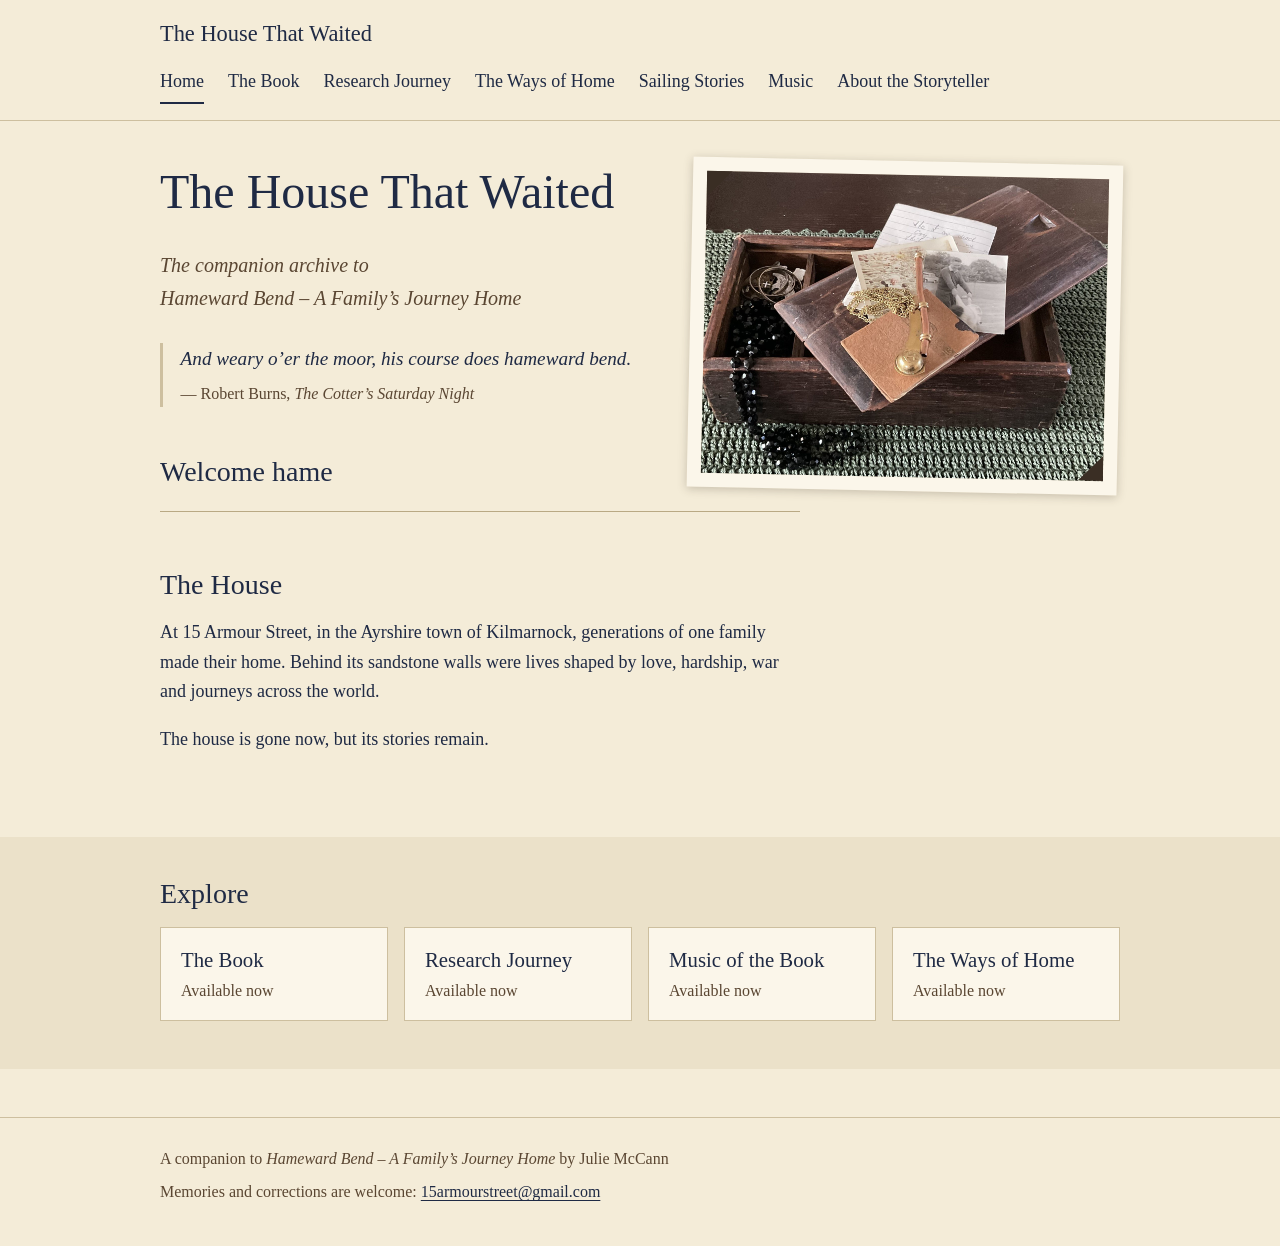
==== index.html @ 35179a89 "Task 7: add Music page with YouTube playlist embed; 7-item nav on every page; Home door live Co-Auth" ====
<!DOCTYPE html>
<html lang="en-AU">
<head>
  <meta charset="utf-8">
  <meta name="viewport" content="width=device-width, initial-scale=1">
  <meta name="robots" content="noindex, nofollow">
  <!-- EDIT HERE: page title and description (shown in browser tabs and link previews) -->
  <title>The House That Waited</title>
  <meta name="description" content="A companion website for Hameward Bend – A Family’s Journey Home.">
  <link rel="stylesheet" href="css/styles.css">
  <script src="js/main.js" defer></script>
</head>
<body id="top" data-page="home">
  <a class="skip-link" href="#main">Skip to main content</a>

  <!-- Shared header and nav: keep identical on every page. Only list pages that exist. -->
  <header class="site-header">
    <div class="container header-inner">
      <a class="brand" href="./">The House That Waited</a>
      <nav class="site-nav" aria-label="Main">
        <ul class="nav-list">
          <li><a href="./" aria-current="page">Home</a></li>
          <li><a href="the-book/">The Book</a></li>
          <li><a href="research-journey/">Research Journey</a></li>
          <li><a href="the-ways-of-home/">The Ways of Home</a></li>
          <li><a href="sailing-stories/">Sailing Stories</a></li>
          <li><a href="music/">Music</a></li>
          <li><a href="about-the-storyteller/">About the Storyteller</a></li>
        </ul>
      </nav>
    </div>
  </header>

  <main id="main" tabindex="-1">

    <section class="hero" aria-labelledby="hero-heading">
      <div class="container hero-inner">
        <div class="hero-text">
          <h1 id="hero-heading">The House That Waited</h1>
          <!-- EDIT HERE: subtitle -->
          <p class="hero-subtitle">The companion archive to <em>Hameward Bend – A Family’s Journey Home</em></p>
          <!-- EDIT HERE: Burns epigraph -->
          <figure class="epigraph">
            <blockquote><p>And weary o’er the moor, his course does hameward bend.</p></blockquote>
            <figcaption>&mdash; Robert Burns, <em>The Cotter’s Saturday Night</em></figcaption>
          </figure>
          <!-- EDIT HERE: welcome heading. Julie's 29 Oct email listed "Welcome hame" second (straight after the title); her 31 Oct mock-up puts it here, after the epigraph. To follow the email instead, move this one block up to sit directly under the h1. -->
          <h2 class="welcome">Welcome hame</h2>
        </div>

        <!-- EDIT HERE: hero photograph (the keepsake box). Photo is 1600x1200; alt text describes what is visible. -->
        <figure class="hero-photo">
          <div class="photo-frame photo-frame-img">
            <img src="assets/images/keepsake-box-hero.jpg" alt="An old wooden keepsake box with its lid slid open, holding letters, old photographs and a string of black beads, with a brass whistle and a small notebook resting on the lid, all on a green knitted mat." width="1600" height="1200">
          </div>
        </figure>
      </div>
    </section>

    <!-- EDIT HERE: The House (Julie's own words; "it's" corrected to "its", Patrick to mention to Julie) -->
    <section class="house" aria-labelledby="house-heading">
      <div class="container">
        <div class="house-body">
          <h2 id="house-heading">The House</h2>
          <p>At 15 Armour Street, in the Ayrshire town of Kilmarnock, generations of one family made their home. Behind its sandstone walls were lives shaped by love, hardship, war and journeys across the world.</p>
          <p>The house is gone now, but its stories remain.</p>
        </div>
      </div>
    </section>

    <section class="doors" aria-labelledby="doors-heading">
      <div class="container">
        <h2 id="doors-heading">Explore</h2>
        <!-- EDIT HERE: the four doors. A live door is a link; a door still being prepared has no link at all.
             To switch one on later: replace its <h3> text with <a href="NEW-PAGE/">Title</a>, change the class to
             "door door-live", and change the status text. -->
        <ul class="door-grid">
          <li class="door door-live">
            <h3><a href="the-book/">The Book</a></h3>
            <p class="door-status">Available now</p>
          </li>
          <li class="door door-live">
            <h3><a href="research-journey/">Research Journey</a></h3>
            <p class="door-status">Available now</p>
          </li>
          <li class="door door-live">
            <h3><a href="music/">Music of the Book</a></h3>
            <p class="door-status">Available now</p>
          </li>
          <li class="door door-live">
            <h3><a href="the-ways-of-home/">The Ways of Home</a></h3>
            <p class="door-status">Available now</p>
          </li>
        </ul>
      </div>
    </section>
  </main>

  <!-- Shared footer: keep identical on every page. -->
  <!-- [ footer wording — Julie to confirm ] -->
  <footer class="site-footer">
    <div class="container">
      <p>A companion to <em>Hameward Bend – A Family’s Journey Home</em> by Julie McCann</p>
      <p>Memories and corrections are welcome: <a href="mailto:15armourstreet@gmail.com">15armourstreet@gmail.com</a></p>
    </div>
  </footer>
</body>
</html>
---- css/styles.css ----
/* ==========================================================================
   1. DESIGN TOKENS: every colour and font on the site is set here.
      Change a value below and the whole site follows.
      Direction: "Photograph Album" (warm parchment, sepia, navy lettering).
   ========================================================================== */

:root {
  /* ---- Fonts (system serif stack: no downloads, works offline) ---- */
  --font-display: Georgia, "Times New Roman", serif; /* headings */
  --font-body: Georgia, "Times New Roman", serif;    /* reading text */

  /* ---- Palette ---- */
  --color-bg: #f4ecd8;           /* page background: parchment */
  --color-surface: #fbf6ea;      /* cards, photo mats */
  --color-surface-alt: #ebe1c9;  /* alternate band */
  --color-text: #1f2a44;         /* body text: navy */
  --color-text-muted: #5a4632;   /* secondary text: sepia brown */
  --color-heading: #1f2a44;
  --color-link: #1f2a44;
  --color-line: #cdbf9f;         /* borders and dividers */
  --color-rule: #b9a984;         /* fine rule between major sections: muted sepia */
  --color-photo: #e2d6bd;        /* inside the photo frame */
  --color-corner: #3a2e24;       /* photo corners */
  --color-focus: #8a3b12;        /* keyboard focus ring */

  /* ---- Layout ---- */
  --width-page: 64rem;
  --width-reading: 40rem;
  --gutter: 1.25rem;
}

/* ==========================================================================
   2. BASE
   ========================================================================== */

*, *::before, *::after { box-sizing: border-box; }

html {
  -webkit-text-size-adjust: 100%;
  scroll-padding-top: 1.5rem; /* headings land with space above them after a jump */
}

body {
  margin: 0;
  background: var(--color-bg);
  color: var(--color-text);
  font-family: var(--font-body);
  font-size: 1.125rem;
  line-height: 1.65;
}

h1, h2, h3, h4 {
  text-wrap: balance; /* even line lengths; ignored by older browsers */
  font-family: var(--font-display);
  color: var(--color-heading);
  font-weight: normal;
  line-height: 1.2;
  margin: 0 0 0.6em;
}

h1 { font-size: 2.25rem; }
h2 { font-size: 1.75rem; }
h3 { font-size: 1.3rem; }

p { margin: 0 0 1em; }

a { color: var(--color-link); text-underline-offset: 0.2em; }

:focus-visible {
  outline: 3px solid var(--color-focus);
  outline-offset: 3px;
}

#main:focus { outline: none; }

.container {
  width: 100%;
  max-width: var(--width-page);
  margin: 0 auto;
  padding: 0 var(--gutter);
}

.skip-link {
  position: absolute;
  left: var(--gutter);
  top: -4rem;
  z-index: 10;
  padding: 0.6rem 1rem;
  background: var(--color-text);
  color: var(--color-bg);
}
.skip-link:focus { top: 0.5rem; }

/* ==========================================================================
   3. HEADER AND FOOTER
   ========================================================================== */

.site-header { border-bottom: 1px solid var(--color-line); }

.header-inner {
  display: flex;
  flex-wrap: wrap;
  align-items: baseline;
  justify-content: space-between;
  gap: 0.5rem 1.5rem;
  padding-top: 1rem;
  padding-bottom: 1rem;
}

.brand {
  font-family: var(--font-display);
  font-size: 1.4rem;
  text-decoration: none;
}

.nav-list {
  display: flex;
  flex-wrap: wrap;
  gap: 0.25rem 1.5rem;
  margin: 0;
  padding: 0;
  list-style: none;
}

.nav-list a {
  display: inline-block;
  padding: 0.35rem 0;
  text-decoration: none;
  border-bottom: 2px solid transparent;
}
.nav-list a:hover { border-bottom-color: var(--color-line); }
.nav-list a[aria-current="page"] { border-bottom-color: var(--color-text); }

.site-footer {
  margin-top: 3rem;
  padding: 1.75rem 0 2.5rem;
  border-top: 1px solid var(--color-line);
  color: var(--color-text-muted);
  font-size: 1rem;
}
.site-footer p { margin: 0; }
.site-footer p + p { margin-top: 0.4rem; }
.site-footer a { overflow-wrap: anywhere; }

/* ==========================================================================
   4. HOME
   ========================================================================== */

.hero { padding: 2.5rem 0 3rem; }

.hero-inner { display: grid; gap: 1.75rem; }

.hero-subtitle {
  text-wrap: balance;
  font-size: 1.25rem;
  font-style: italic;
  color: var(--color-text-muted);
}

.epigraph { margin: 1.75rem 0; padding-left: 1.1rem; border-left: 3px solid var(--color-line); }
.epigraph blockquote { margin: 0; }
.epigraph p { margin: 0 0 0.35rem; font-style: italic; font-size: 1.2rem; }
.epigraph figcaption { color: var(--color-text-muted); font-size: 1rem; }

/* Set well apart from the quotation above; no bottom margin so it sits near the divider below */
.welcome { max-width: 32rem; margin: 3rem 0 0; }

/* Photo frame: parchment mat, photo corners */
.hero-photo { margin: 0; }

.photo-frame {
  position: relative;
  display: grid;
  place-items: center;
  aspect-ratio: 4 / 3;
  padding: 1rem;
  text-align: center;
  background: var(--color-photo);
  border: 0.9rem solid var(--color-surface);
  box-shadow: 0 2px 10px rgba(58, 46, 36, 0.25);
  transform: rotate(1.2deg);
}

/* With a real photograph inside: the picture sets the shape, so nothing is cropped */
.photo-frame-img { display: block; aspect-ratio: auto; padding: 0; }
.photo-frame-img img { display: block; width: 100%; height: auto; }

.photo-frame::before,
.photo-frame::after {
  content: "";
  position: absolute;
  width: 1.6rem;
  height: 1.6rem;
  background: var(--color-corner);
}
.photo-frame::before { top: 0; left: 0; clip-path: polygon(0 0, 100% 0, 0 100%); }
.photo-frame::after { bottom: 0; right: 0; clip-path: polygon(100% 0, 100% 100%, 0 100%); }

.house { padding: 0 0 4rem; }
.house-body {
  max-width: var(--width-reading);
  padding-top: 3.5rem;
  border-top: 1px solid var(--color-rule);
}

.doors {
  padding: 2.5rem 0 3rem;
  background: var(--color-surface-alt);
}

.door-grid {
  display: grid;
  gap: 1rem;
  margin: 0;
  padding: 0;
  list-style: none;
}

.door {
  position: relative;
  padding: 1.25rem 1.25rem 1rem;
  background: var(--color-surface);
  border: 1px solid var(--color-line);
}
.door h3 { margin-bottom: 0.3rem; }
.door-status { margin: 0; color: var(--color-text-muted); font-size: 1rem; }
.door-soon h3 { color: var(--color-text-muted); }

/* Whole card is the link target */
.door-live a { text-decoration: none; }
.door-live a::after { content: ""; position: absolute; inset: 0; }
.door-live:hover { border-color: var(--color-text); }
.door-live:focus-within { outline: 3px solid var(--color-focus); outline-offset: 3px; }
.door-live a:focus-visible { outline: none; }

/* ==========================================================================
   5. THE BOOK
   ========================================================================== */

.book-head { padding: 2.5rem 0 1.5rem; }
.book-head-inner { display: grid; gap: 2rem; }

.byline { font-size: 1.2rem; color: var(--color-text-muted); }
.where-to-buy { margin-bottom: 0; color: var(--color-text-muted); }

.book-cover { margin: 0; }
.book-cover img {
  display: block;
  width: 100%;
  max-width: 16rem;
  height: auto;
}

.reading { max-width: calc(var(--width-reading) + 2 * var(--gutter)); }
.reading section { margin-top: 2.5rem; }
.reading section + section {
  padding-top: 2.5rem;
  border-top: 1px solid var(--color-rule);
}

.parts {
  margin: 0;
  padding: 0;
  list-style: none;
}

.part {
  margin-bottom: 1.5rem;
  padding: 0 0 0.5rem 1.1rem;
  border-left: 3px solid var(--color-line);
}
.part h3 { font-size: 1.2rem; }
.part-number { margin-right: 0.15em; color: var(--color-text-muted); }

/* Jump links ("On this page"): a small heading and one quiet, wrapping row of links (no box) */
.jump { padding: 0 0 0.5rem; }
.jump .container {
  max-width: calc(var(--width-reading) + 2 * var(--gutter));
}
.jump-title {
  margin: 0 0 0.2rem;
  color: var(--color-text-muted);
  font-size: 0.8rem;
  letter-spacing: 0.12em;
  text-transform: uppercase;
}
.jump ul {
  display: flex;
  flex-wrap: wrap;
  margin: 0;
  padding: 0;
  list-style: none;
}
.jump li { margin: 0; font-size: 0.95rem; }
.jump a { display: inline-block; padding: 0.25rem 0; }
/* Separator is generated, with empty alt text so screen readers skip it */
.jump li:not(:last-child)::after {
  content: "·";
  content: "·" / "";
  margin: 0 0.6em;
  color: var(--color-text-muted);
}

/* ==========================================================================
   5b. FROM THE SCULLERY: a quiet, typeset chapter (whitespace, no rules or cards)
   ========================================================================== */

.chapter-head { padding: 2.5rem 0 1rem; }
.chapter { max-width: calc(var(--width-reading) + 2 * var(--gutter)); }
.chapter-head h1 { margin-bottom: 0; }

.scullery-text { padding-top: 1.5rem; }
.scullery-text p { margin-bottom: 1.1em; line-height: 1.7; }
.scullery-text .intro { margin-bottom: 1rem; }

.dish { margin-top: 4rem; }
.dish h3 { margin-bottom: 0.8rem; font-size: 1.5rem; }

/* "Ingredients and method" / "Method": a small label, not a heading */
.scullery-text .recipe-label {
  margin: 1.6rem 0 0.4rem;
  color: var(--color-text-muted);
  font-size: 0.95rem;
  font-variant: small-caps;
  letter-spacing: 0.08em;
}

.scullery-text .closing {
  margin-top: 4.5rem;
  margin-bottom: 0;
  font-style: italic;
  font-size: 1.2rem;
}

.chapter-end {
  display: flex;
  flex-wrap: wrap;
  justify-content: space-between;
  gap: 0.5rem 1.5rem;
  margin-top: 2.5rem;
}
.chapter-end p { margin: 0; font-size: 0.95rem; }
.chapter-end a { color: var(--color-text-muted); }

/* "Related:" line: one quiet line before the Back links */
.related {
  margin: 3rem 0 0;
  color: var(--color-text-muted);
  font-size: 0.95rem;
}
.related a { color: var(--color-text-muted); }
.chapter-wide .related { max-width: var(--width-reading); }
@media (min-width: 48rem) {
  .chapter-wide .related { margin-left: auto; margin-right: auto; }
}

/* "Back to top" links at the end of each section */
.back-to-top { margin: 1.25rem 0 0; font-size: 0.95rem; text-align: right; }
.back-to-top a { color: var(--color-text-muted); }

/* Per-section "Back to top" link (not .back-to-top: main.js reads that class for the floating button's label) */
.section-top { margin: 1.25rem 0 0; font-size: 0.95rem; text-align: right; }
.section-top a { color: var(--color-text-muted); }

/* Floating "Back to top" button (added by main.js). Wide screens only: on a
   narrow screen it would cover the text, so the section links do the job. */
.to-top-float {
  display: none;
  position: fixed;
  right: 1rem;
  bottom: 1.25rem;
  z-index: 5;
  padding: 0.5rem 0.8rem;
  background: var(--color-surface);
  color: var(--color-text);
  border: 1px solid var(--color-text-muted);
  font-size: 0.95rem;
  text-decoration: none;
}
.to-top-float:hover { background: var(--color-surface-alt); }

/* ==========================================================================
   5c. FROM THE SCULLERY: the photo pile (loose photographs, each on a cream
       mat with a small tilt; overlap only ever crops edges and corners).
       Plain HTML and CSS: no JavaScript involved.
   ========================================================================== */

/* A pile is a one-cell grid: every photo sits in the same cell and is nudged
   by its own offset, so the pile is always as tall as its lowest photo. */
.pile {
  display: grid;
  grid-template-columns: minmax(0, 1fr);
  width: 100%;
  max-width: 16rem;
  margin: 1.25rem auto 1.75rem;
}

.pile img {
  grid-area: 1 / 1;
  align-self: start;
  display: block;
  width: calc(var(--w, 100%) - 1.2rem);
  height: auto;
  margin: calc(0.6rem + var(--dy, 0rem)) 0.6rem 0.6rem;
  transform: translateX(var(--dx, 0)) rotate(var(--tilt, 0deg));
  /* the mat and its edge are shadows, so the photo itself is never stretched */
  box-shadow:
    0 0 0 0.5rem var(--color-surface),
    0 0 0 calc(0.5rem + 1px) var(--color-line),
    0 3px 10px 0.5rem rgba(58, 46, 36, 0.22);
}

.pile img:nth-child(even) { justify-self: end; }

/* Opening pile: two photographs, side by side, the second a little lower */
.pile-open { max-width: 22rem; }
.pile-open img { --w: 58%; }
.pile-open img:nth-child(2) { --dy: 14%; }

/* Two photographs, the second lower and to the right */
.pile-pair img { --w: 62%; }
.pile-pair img:nth-child(2) { --dy: 46%; }

/* Five biscuit strips fanned like a hand of cards (stage 1 at the back, stage 5
   on top, each about 2.5rem lower), then the baking photograph just overlapping
   the stack's bottom corner */
.pile-stack img:nth-child(n) { justify-self: center; }
.pile-stack img:nth-child(1) { --dy: 0rem; --dx: -0.4rem; }
.pile-stack img:nth-child(2) { --dy: 2.5rem; --dx: 0.4rem; }
.pile-stack img:nth-child(3) { --dy: 5rem; --dx: -0.3rem; }
.pile-stack img:nth-child(4) { --dy: 7.5rem; --dx: 0.4rem; }
.pile-stack img:nth-child(5) { --dy: 10rem; --dx: -0.2rem; }
.pile-stack img:nth-child(6) {
  --w: 72%;
  grid-area: 2 / 1;
  justify-self: end;
  margin-top: -1.1rem;
}

/* Small label under a pile (the same quiet style as the photo credit lines) */
.pile .photo-credit { grid-column: 1; margin: 0.9rem 0.25rem 0; text-align: center; }

/* Developer QA tool (?debug=alt) adds a line after each image; keep it tidy */
.pile .debug-alt { grid-column: 1; position: relative; z-index: 3; }

@media print {
  .pile { break-inside: avoid; }
}

/* 48rem and up: dishes with photos get a side column. The pile floats into
   padding on its own side, so the text stays one column and never wraps under
   it. This page's container is widened to make room (narrow screens: no change). */
@media (min-width: 48rem) {
  .chapter-wide { max-width: calc(var(--width-reading) + 22.5rem + 2 * var(--gutter)); }
  .scullery-text {
    --pile-w: clamp(14rem, 25vw, 20rem);
    --pile-gap: 2.5rem;
  }

  /* Everything without a pile keeps the live reading width and position */
  .scullery-text .intro,
  .scullery-text .pile-open,
  .scullery-text .dish:not(.has-pile),
  .scullery-text .closing,
  .chapter-wide .chapter-end {
    max-width: var(--width-reading);
    margin-left: auto;
    margin-right: auto;
  }
  .scullery-text .pile-open { max-width: 26rem; }

  .has-pile { display: flow-root; }
  .has-pile-right { padding-right: calc(var(--pile-w) + var(--pile-gap)); }
  .has-pile-left { padding-left: calc(var(--pile-w) + var(--pile-gap)); }

  .has-pile .pile {
    width: var(--pile-w);
    max-width: none;
    margin-top: 0.75rem;
    margin-bottom: 1rem;
  }
  .has-pile-right .pile {
    float: right;
    margin-left: 0;
    margin-right: calc(-1 * (var(--pile-w) + var(--pile-gap)));
  }
  .has-pile-left .pile {
    float: left;
    margin-right: 0;
    margin-left: calc(-1 * (var(--pile-w) + var(--pile-gap)));
  }
}

/* ==========================================================================
   5b-2. THE WAYS OF HOME: one page holding From the Scullery, then A Thread
         Through the Generations. Section headings (h2) sit above the dishes
         and the knitting sections (h3).
   ========================================================================== */

.ways-intro { margin: 1.25rem 0 0; font-size: 1.25rem; font-style: italic; line-height: 1.6; }
.ways-heading { margin: 0 0 0.5rem; font-size: 1.9rem; }
.thread-text { margin-top: 6rem; }
.jump ul + ul { margin-top: 0.4rem; }
@media (min-width: 48rem) {
  .ways-heading {
    max-width: var(--width-reading);
    margin-left: auto;
    margin-right: auto;
  }
}

/* ==========================================================================
   5d. A THREAD THROUGH THE GENERATIONS: one column of reading text, with
       photographs on alternating sides. Every photograph sits in the same
       parchment frame as the Home photo and is never cropped: the picture
       sets the frame's shape, portrait or landscape.
   ========================================================================== */

.thread-text { padding-top: 1.5rem; }
.thread-text .lead { margin-bottom: 0; font-size: 1.25rem; font-style: italic; }
.thread-text p { line-height: 1.7; }

.thread-section { margin-top: 4rem; }
.thread-section h3 { margin-bottom: 0.8rem; font-size: 1.5rem; }
.thread-sub { margin-top: 3rem; }
.thread-sub h4 { margin-bottom: 0.5rem; font-size: 1.3rem; }

/* A photograph: centred on narrow screens, modest in size */
.thread-photos { margin: 1.25rem 0 1.5rem; }
.thread-photo { max-width: 16rem; margin: 0 auto; }
.thread-photo + .thread-photo { margin-top: 2.25rem; }
.thread-photo .photo-frame { transform: rotate(1.2deg); }
.thread-photo + .thread-photo .photo-frame,
.thread-pair .thread-photo:nth-child(even) .photo-frame { transform: rotate(-1deg); }
a.photo-frame { color: inherit; }
a.photo-frame:hover { box-shadow: 0 3px 14px rgba(58, 46, 36, 0.4); }

/* Licence credit under the Singer photograph: small, quiet, the one visible line under any photo */
.photo-credit {
  margin: 1.1rem 0.25rem 0;
  color: var(--color-text-muted);
  font-size: 0.85rem;
  line-height: 1.45;
}
.photo-credit a { color: var(--color-text-muted); }

/* Two photographs side by side (they wrap to one under the other on a phone) */
.thread-pair {
  display: flex;
  flex-wrap: wrap;
  align-items: center;
  justify-content: center;
  gap: 2.25rem 2rem;
  margin: 2rem 0 0.5rem;
}
.thread-pair .thread-photo { flex: 1 1 12rem; max-width: 14rem; margin: 0; }
.thread-pair .thread-photo + .thread-photo { margin-top: 0; }

/* The knitting Nancy pair is the heart of the page: the largest photographs */
.thread-pair-large { margin-top: 2.5rem; margin-bottom: 1rem; }
.thread-pair-large .thread-photo { flex-basis: 15rem; max-width: 19rem; }

.chapter-end .back-to-top { margin-left: auto; }

@media (min-width: 48rem) {
  .thread-text {
    --side-w: clamp(13rem, 22vw, 17rem);
    --side-gap: 2.5rem;
  }

  /* Text-only blocks keep the reading width and sit centred, as on From the Scullery */
  .thread-text .lead,
  .thread-plain {
    max-width: var(--width-reading);
    margin-left: auto;
    margin-right: auto;
  }
  .thread-text .lead { margin-bottom: 0; }

  /* A block with a photo on one side: the text stays one column; the photo
     floats into the padding on its own side so text never wraps under it */
  .thread-side { display: flow-root; }
  .thread-side-right { padding-right: calc(var(--side-w) + var(--side-gap)); }
  .thread-side-left { padding-left: calc(var(--side-w) + var(--side-gap)); }

  .thread-side .thread-photos { width: var(--side-w); margin-top: 0.5rem; margin-bottom: 1rem; }
  .thread-side .thread-photo { max-width: none; }
  .thread-side-right .thread-photos {
    float: right;
    margin-left: 0;
    margin-right: calc(-1 * (var(--side-w) + var(--side-gap)));
  }
  .thread-side-left .thread-photos {
    float: left;
    margin-right: 0;
    margin-left: calc(-1 * (var(--side-w) + var(--side-gap)));
  }

  .thread-pair .thread-photo { flex-basis: 13rem; max-width: 15rem; }
  .thread-pair-large .thread-photo { flex-basis: 17rem; max-width: 19rem; }
}

/* Sewing basket under the Singer note: one small photograph, left in the text column (not floated) */
.thread-photos-inline { max-width: 11rem; margin-left: auto; margin-right: auto; }
@media (min-width: 48rem) {
  .thread-side .thread-photos.thread-photos-inline {
    float: none;
    width: 11rem;
    margin: 1.5rem 0 0.5rem;
  }
}

/* ==========================================================================
   5d-2. THE RESEARCH JOURNEY: one reading column. Record images (archive
        scans) are never cropped, rotated or covered: the NRS header is part
        of the image. Credit lines sit directly beneath each one.
   ========================================================================== */

.research-text { padding-top: 1.5rem; }
.research-text p { line-height: 1.7; }
.research-section { margin-top: 4rem; }
.research-section:first-child { margin-top: 0; }
.research-section h2 { margin-bottom: 0.8rem; font-size: 1.5rem; }
.research-section h3 { margin: 2.25rem 0 0.6rem; font-size: 1.2rem; }
.research-section .related { margin: 1.25rem 0 0; }
.research-section h3 + .related { margin: 0 0 0.75rem; }

/* Passages quoted from the book */
.source-quote {
  margin: 0 0 1.25rem;
  padding-left: 1.1rem;
  border-left: 3px solid var(--color-line);
}
.source-quote p { margin-bottom: 0.9em; }
.source-quote p:last-child { margin-bottom: 0; }

/* Text that stands in for a record image not yet available */
.record-note {
  margin: 0 0 1.25rem;
  padding-left: 1.1rem;
  border-left: 3px solid var(--color-line);
  color: var(--color-text-muted);
}
.record-note p { margin-bottom: 0.4em; }
p.record-note { margin-bottom: 1.25rem; }

/* A record image: plain mat, straight, with its corners left uncovered */
.record-figure { margin: 1.75rem 0 2.25rem; }
.record-figure-tall { max-width: 26rem; }
.record-figure-small { max-width: 38rem; }
.photo-frame-record { transform: none; border-width: 0.5rem; }
.photo-frame-record::before,
.photo-frame-record::after { display: none; }
.record-figure .photo-credit { margin-left: 0; margin-right: 0; }

/* "Read this as a list": the text version of the family tree (native details/summary, no script) */
.tree-list { margin-top: 1rem; }
.tree-list summary {
  cursor: pointer;
  font-size: 1rem;
  color: var(--color-link);
  text-decoration: underline;
  text-underline-offset: 0.2em;
}
.tree-list summary:focus-visible {
  outline: 3px solid var(--color-focus);
  outline-offset: 3px;
}
.tree-list[open] summary { margin-bottom: 0.75rem; }
.tree-list p { margin-bottom: 0.4em; }
.tree-list ul { margin: 0 0 1.25rem; padding-left: 1.4rem; }
.tree-list li { margin-bottom: 0.4em; font-size: 1rem; line-height: 1.5; }

/* Small archive photograph, shown at its natural size (never stretched) */
.source-photo { margin: 1.5rem 0 2rem; }
.source-photo img {
  display: block;
  width: auto;
  max-width: 100%;
  height: auto;
  border: 0.5rem solid var(--color-surface);
  box-shadow: 0 2px 10px rgba(58, 46, 36, 0.25);
}
.source-photo .photo-credit { margin-left: 0; margin-right: 0; }

.research-text .story-subtitle { margin: -0.25rem 0 1.5rem; font-size: 1.15rem; }
.research-text .closing-link { margin-top: 2rem; font-style: italic; font-size: 1.1rem; }

/* ==========================================================================
   5e. ABOUT THE STORYTELLER: quiet and personal, one column, one portrait
   ========================================================================== */

.about { padding-top: 2.5rem; }
.about h1 { margin-bottom: 1.5rem; }
.about-photo { max-width: 16rem; margin: 0 auto 2rem; }
.about-text p { line-height: 1.7; margin-bottom: 1.1em; }
.about-end { margin: 2rem 0 0; font-size: 0.95rem; }
.about-end a { color: var(--color-text-muted); }

@media (min-width: 48rem) {
  /* the portrait sits to the right of the text, which wraps beside it */
  .about-photo { float: right; width: 15rem; max-width: none; margin: 0.5rem 0 1.25rem 2.5rem; }
  .about-end { clear: both; }
}

/* ==========================================================================
   6. WIDER SCREENS
   ========================================================================== */

/* Phones: six nav items wrap onto three tidy rows (no menu needed; checked at 360px and 390px) */
@media (max-width: 30rem) {
  .nav-list { gap: 0 1rem; }
  .nav-list a { font-size: 0.95rem; }
}

/* Very narrow phones: keep the long book title to three tidy lines */
@media (max-width: 24rem) {
  h1 { font-size: 2rem; }
}

@media (min-width: 48rem) {
  :root { --gutter: 2rem; }
  h1 { font-size: 3rem; }

  .hero-inner { grid-template-columns: 1.1fr 1fr; align-items: center; gap: 3.5rem; }
  .hero { padding-bottom: 1.25rem; } /* keeps "Welcome hame" close to the divider below it */
  .door-grid { grid-template-columns: repeat(2, 1fr); }
  .book-head-inner { grid-template-columns: 1fr 14rem; align-items: start; gap: 3rem; }
}

/* Wide enough that the reading column leaves clear margins either side */
@media (min-width: 52rem) {
  .to-top-float:not([hidden]) { display: block; }
}

@media (min-width: 64rem) {
  .door-grid { grid-template-columns: repeat(4, 1fr); }
}

/* ==========================================================================
   7. MOTION: only when the visitor hasn't asked for less
   ========================================================================== */

@media (prefers-reduced-motion: no-preference) {
  html { scroll-behavior: smooth; }
  .door { transition: border-color 0.2s ease; }
  .nav-list a { transition: border-color 0.2s ease; }
}

/* ==========================================================================
   8. DEVELOPER QA TOOLS (?debug=alt, ?debug=headings): hidden otherwise
   ========================================================================== */

.debug-alt {
  display: block;
  margin-top: 0.4rem;
  padding: 0.25rem 0.5rem;
  background: #000;
  color: #fff;
  font: 12px/1.4 ui-monospace, Consolas, monospace;
}

.debug-headings {
  padding: 0.75rem 1rem;
  background: #000;
  color: #fff;
  font: 13px/1.5 ui-monospace, Consolas, monospace;
}
.debug-title { margin: 0 0 0.5rem; font-weight: bold; }
.debug-row { white-space: pre-wrap; }
.debug-bad { color: #ff8080; }
.debug-alt.debug-bad { background: #7a0000; color: #fff; }

/* Music page: responsive 16:9 wrapper for the YouTube playlist embed */
.video-wrap { position: relative; aspect-ratio: 16 / 9; margin: 1.75rem 0 1rem; background: var(--color-surface-alt); border: 1px solid var(--color-line); }
.video-wrap iframe { position: absolute; inset: 0; width: 100%; height: 100%; border: 0; }
.research-text .music-note { font-size: 1rem; color: var(--color-text-muted); }
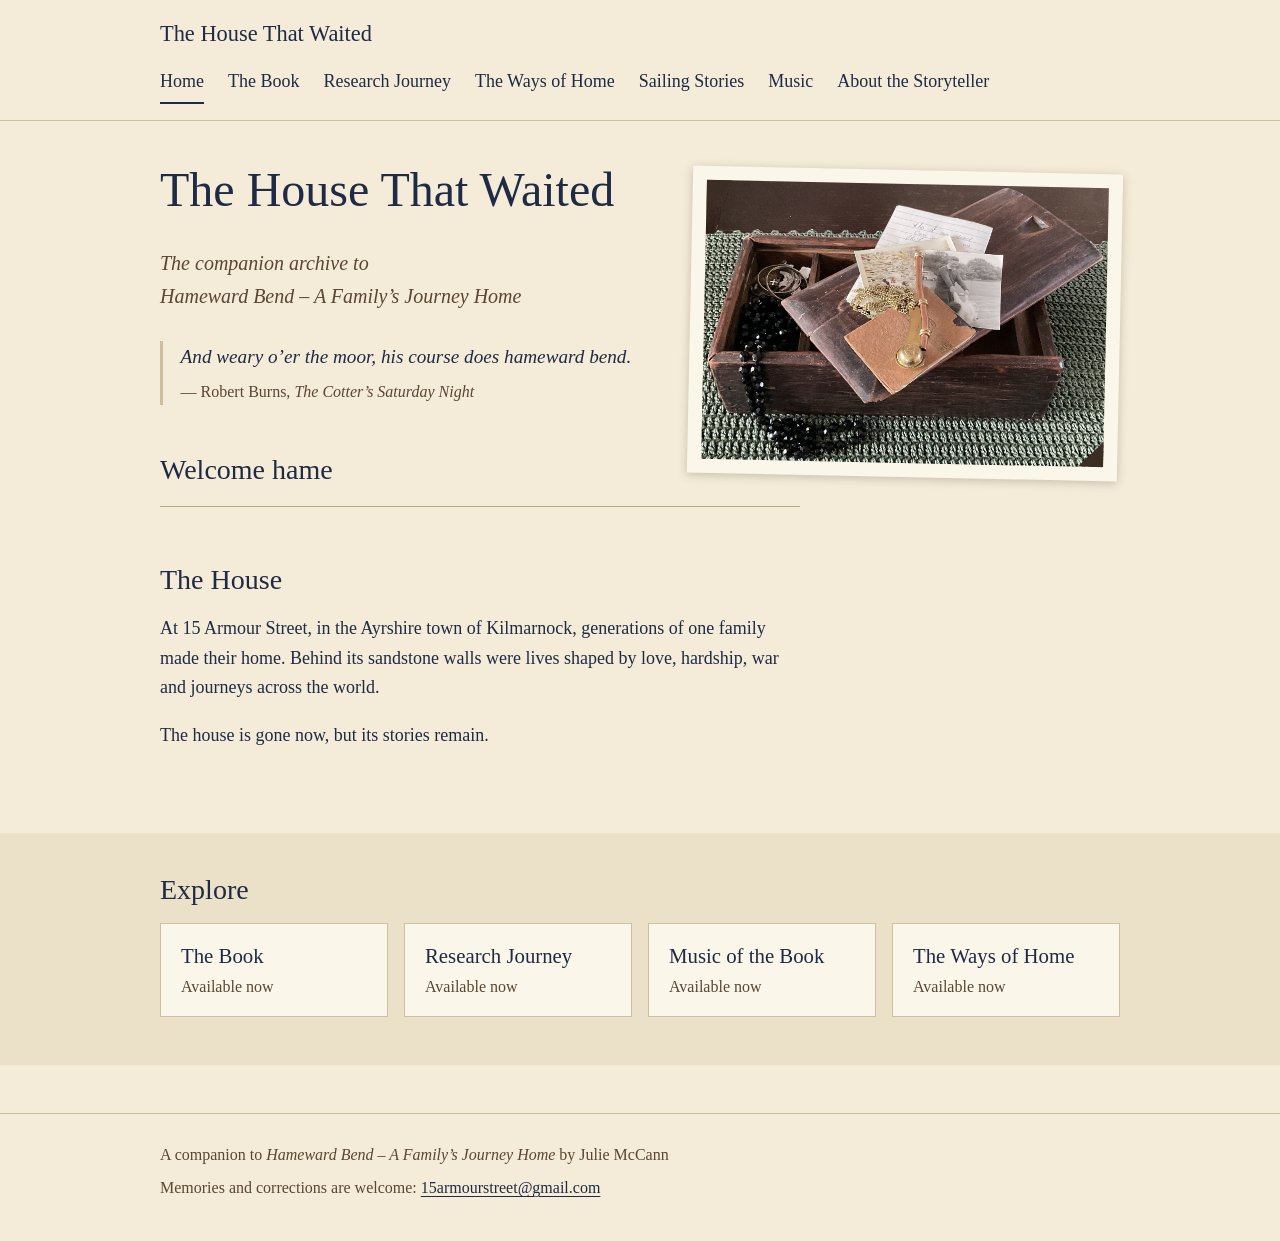
==== commit 85179bfe: "Task 1: Swap home hero photo and book cover for Julie's new images (Pass 19) Metadata-free progressi" ====
--- a/index.html
+++ b/index.html
@@ -48,10 +48,10 @@
           <h2 class="welcome">Welcome hame</h2>
         </div>
 
-        <!-- EDIT HERE: hero photograph (the keepsake box). Photo is 1600x1200; alt text describes what is visible. -->
+        <!-- EDIT HERE: hero photograph (the wooden box). Photo is 1600x1109; alt text describes what is visible. -->
         <figure class="hero-photo">
           <div class="photo-frame photo-frame-img">
-            <img src="assets/images/keepsake-box-hero.jpg" alt="An old wooden keepsake box with its lid slid open, holding letters, old photographs and a string of black beads, with a brass whistle and a small notebook resting on the lid, all on a green knitted mat." width="1600" height="1200">
+            <img src="assets/images/wooden-box-open-lid-hero.jpg" alt="An old dark wooden box with its lid slid partly open, on a green knitted mat. On the lid lie a brass whistle, a small tan notebook, a gold chain, two old photographs and a handwritten note. A string of black beads hangs over the front of the box." width="1600" height="1109">
           </div>
         </figure>
       </div>
--- a/css/styles.css
+++ b/css/styles.css
@@ -775,3 +775,8 @@
 .video-wrap { position: relative; aspect-ratio: 16 / 9; margin: 1.75rem 0 1rem; background: var(--color-surface-alt); border: 1px solid var(--color-line); }
 .video-wrap iframe { position: absolute; inset: 0; width: 100%; height: 100%; border: 0; }
 .research-text .music-note { font-size: 1rem; color: var(--color-text-muted); }
+
+/* Music page: song lists (no bullets; bold title, one-line description, muted chapter note) */
+.research-text .song-list { margin: 1rem 0 0; padding: 0; list-style: none; }
+.research-text .song-list li { margin: 0 0 1.1rem; }
+.research-text .song-chapter { font-size: 0.9rem; color: var(--color-text-muted); }
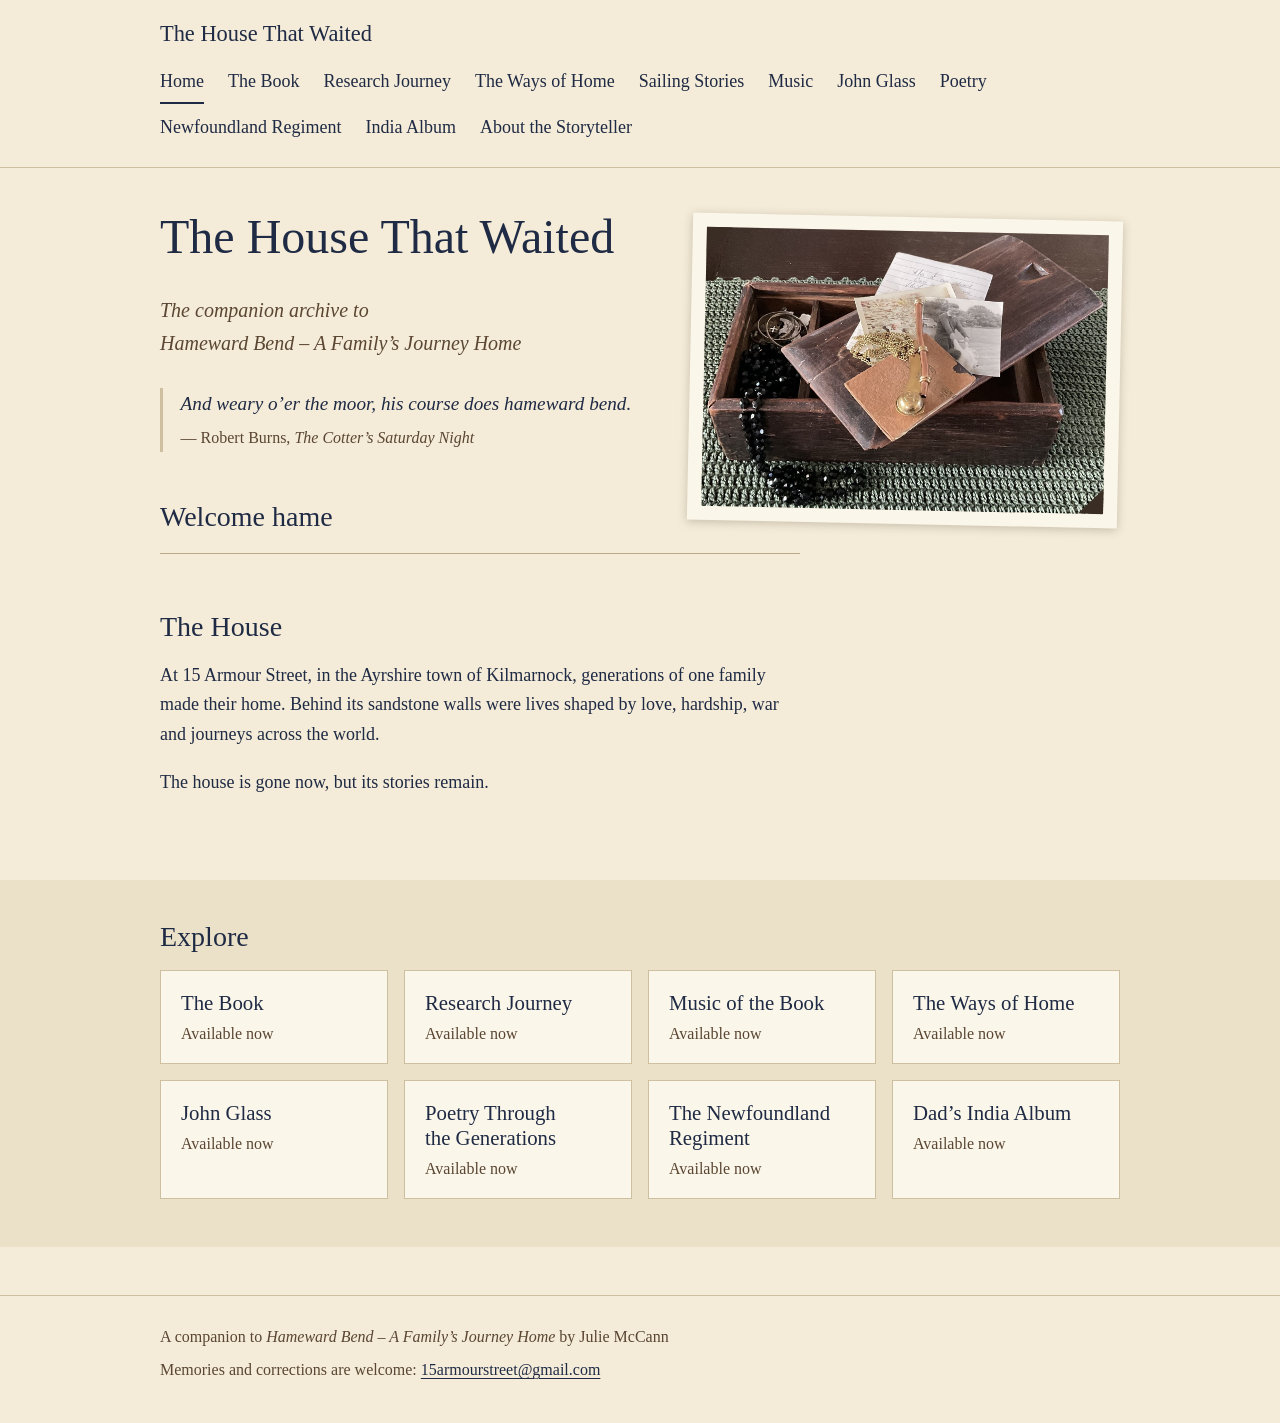
==== commit 4e8ebe1d: "Task 5: Home doors and eleven-item nav for the four new pages (Pass 22) Co-Authored-By: Claude Sonne" ====
--- a/index.html
+++ b/index.html
@@ -8,6 +8,9 @@
   <title>The House That Waited</title>
   <meta name="description" content="A companion website for Hameward Bend – A Family’s Journey Home.">
   <link rel="stylesheet" href="css/styles.css">
+  <link rel="icon" href="favicon.ico" sizes="any">
+  <link rel="icon" type="image/png" sizes="32x32" href="favicon-32x32.png">
+  <link rel="apple-touch-icon" href="apple-touch-icon.png">
   <script src="js/main.js" defer></script>
 </head>
 <body id="top" data-page="home">
@@ -25,6 +28,10 @@
           <li><a href="the-ways-of-home/">The Ways of Home</a></li>
           <li><a href="sailing-stories/">Sailing Stories</a></li>
           <li><a href="music/">Music</a></li>
+          <li><a href="john-glass/">John Glass</a></li>
+          <li><a href="poetry/">Poetry</a></li>
+          <li><a href="newfoundland-regiment/">Newfoundland Regiment</a></li>
+          <li><a href="india-album/">India Album</a></li>
           <li><a href="about-the-storyteller/">About the Storyteller</a></li>
         </ul>
       </nav>
@@ -91,6 +98,22 @@
             <h3><a href="the-ways-of-home/">The Ways of Home</a></h3>
             <p class="door-status">Available now</p>
           </li>
+          <li class="door door-live">
+            <h3><a href="john-glass/">John Glass</a></h3>
+            <p class="door-status">Available now</p>
+          </li>
+          <li class="door door-live">
+            <h3><a href="poetry/">Poetry Through the Generations</a></h3>
+            <p class="door-status">Available now</p>
+          </li>
+          <li class="door door-live">
+            <h3><a href="newfoundland-regiment/">The Newfoundland Regiment</a></h3>
+            <p class="door-status">Available now</p>
+          </li>
+          <li class="door door-live">
+            <h3><a href="india-album/">Dad’s India Album</a></h3>
+            <p class="door-status">Available now</p>
+          </li>
         </ul>
       </div>
     </section>
--- a/css/styles.css
+++ b/css/styles.css
@@ -780,3 +780,10 @@
 .research-text .song-list { margin: 1rem 0 0; padding: 0; list-style: none; }
 .research-text .song-list li { margin: 0 0 1.1rem; }
 .research-text .song-chapter { font-size: 0.9rem; color: var(--color-text-muted); }
+
+/* Visually hidden text: available to screen readers and in the page source, not shown on screen */
+.visually-hidden { position: absolute; width: 1px; height: 1px; margin: -1px; padding: 0; overflow: hidden; clip: rect(0, 0, 0, 0); white-space: nowrap; border: 0; }
+
+/* A row of small photographs that sit side by side and wrap on narrow screens (Newfoundland Regiment, the three medal photographs) */
+.photo-row { display: flex; flex-wrap: wrap; gap: 1rem; align-items: flex-start; margin: 1.5rem 0 0; }
+.photo-row .source-photo { margin: 0; }
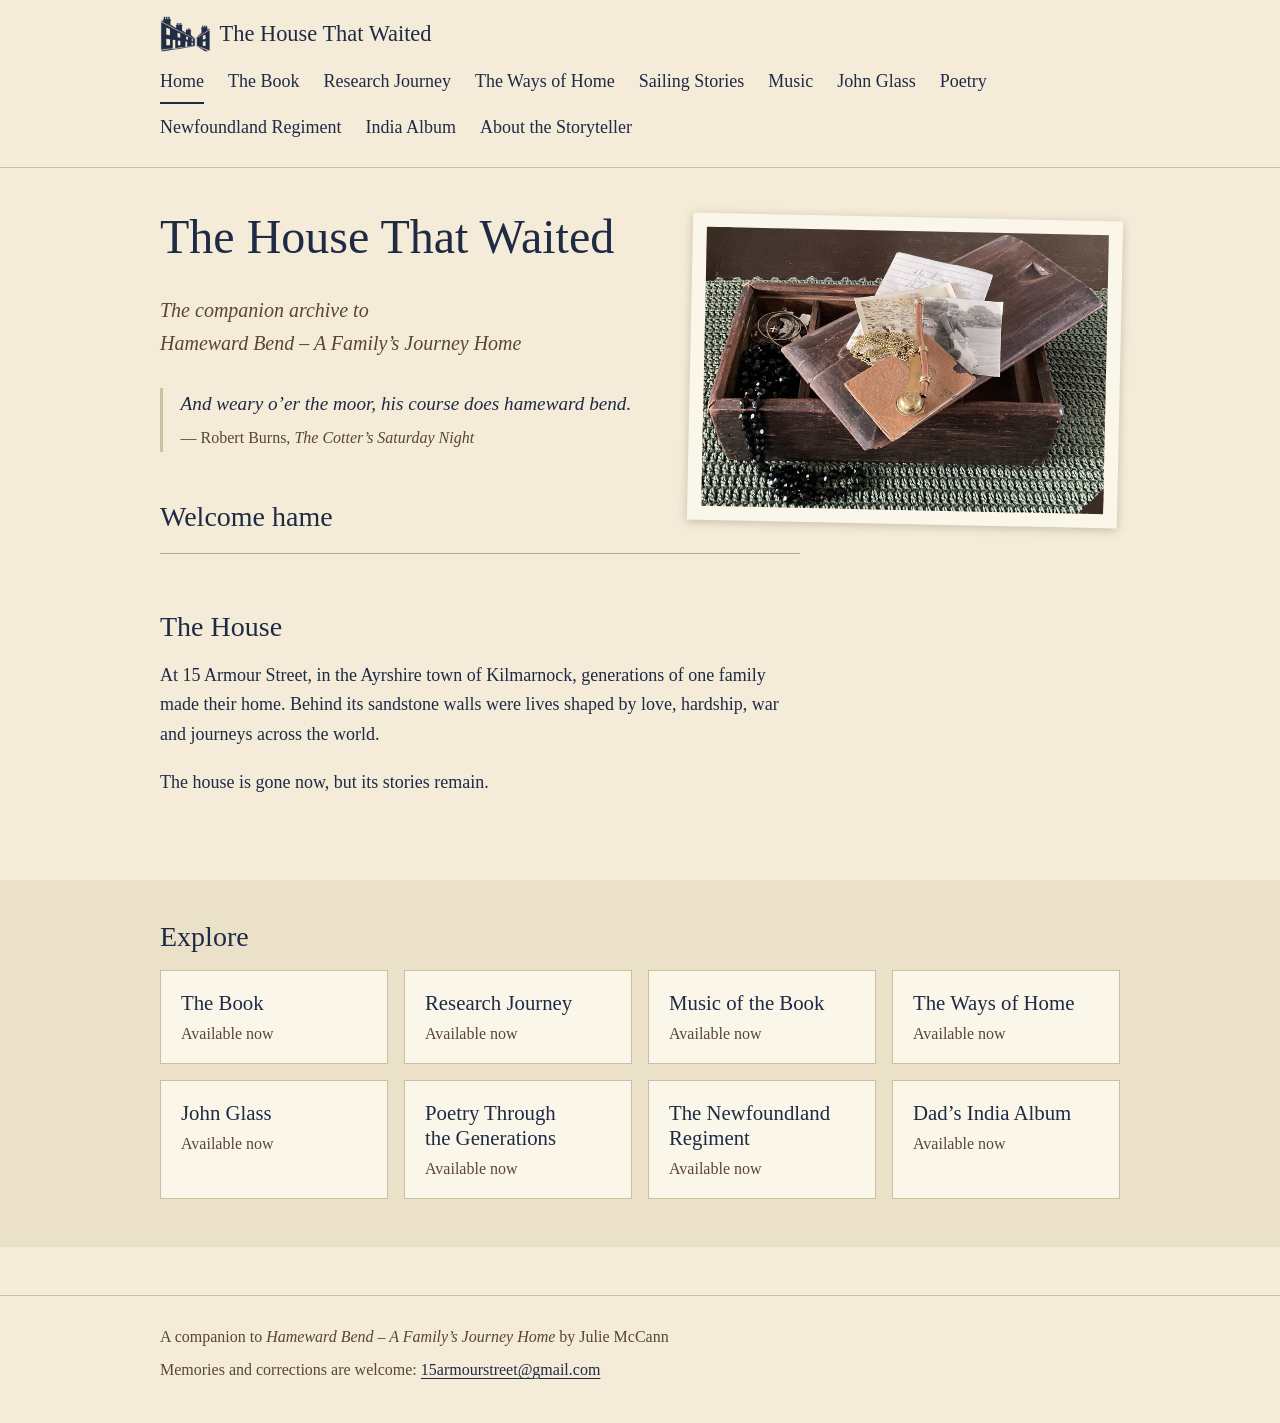
==== commit 62e1e28d: "Pass 23: add Julie's Armour Street logo (navy, metadata-stripped) to the header of every page; READM" ====
--- a/index.html
+++ b/index.html
@@ -19,7 +19,7 @@
   <!-- Shared header and nav: keep identical on every page. Only list pages that exist. -->
   <header class="site-header">
     <div class="container header-inner">
-      <a class="brand" href="./">The House That Waited</a>
+      <a class="brand" href="./"><img class="brand-mark" src="assets/images/logo/armour-street-mark.png" alt="" width="150" height="108"> The House That Waited</a>
       <nav class="site-nav" aria-label="Main">
         <ul class="nav-list">
           <li><a href="./" aria-current="page">Home</a></li>
--- a/css/styles.css
+++ b/css/styles.css
@@ -787,3 +787,8 @@
 /* A row of small photographs that sit side by side and wrap on narrow screens (Newfoundland Regiment, the three medal photographs) */
 .photo-row { display: flex; flex-wrap: wrap; gap: 1rem; align-items: flex-start; margin: 1.5rem 0 0; }
 .photo-row .source-photo { margin: 0; }
+
+/* Header logo: Julie's Armour Street mark beside the site name. Inline flex row, centred; the brand text size and font are unchanged. */
+.header-inner { align-items: center; }
+.brand { display: inline-flex; align-items: center; gap: 0.6rem; }
+.brand-mark { height: 2.25rem; width: auto; flex-shrink: 0; }
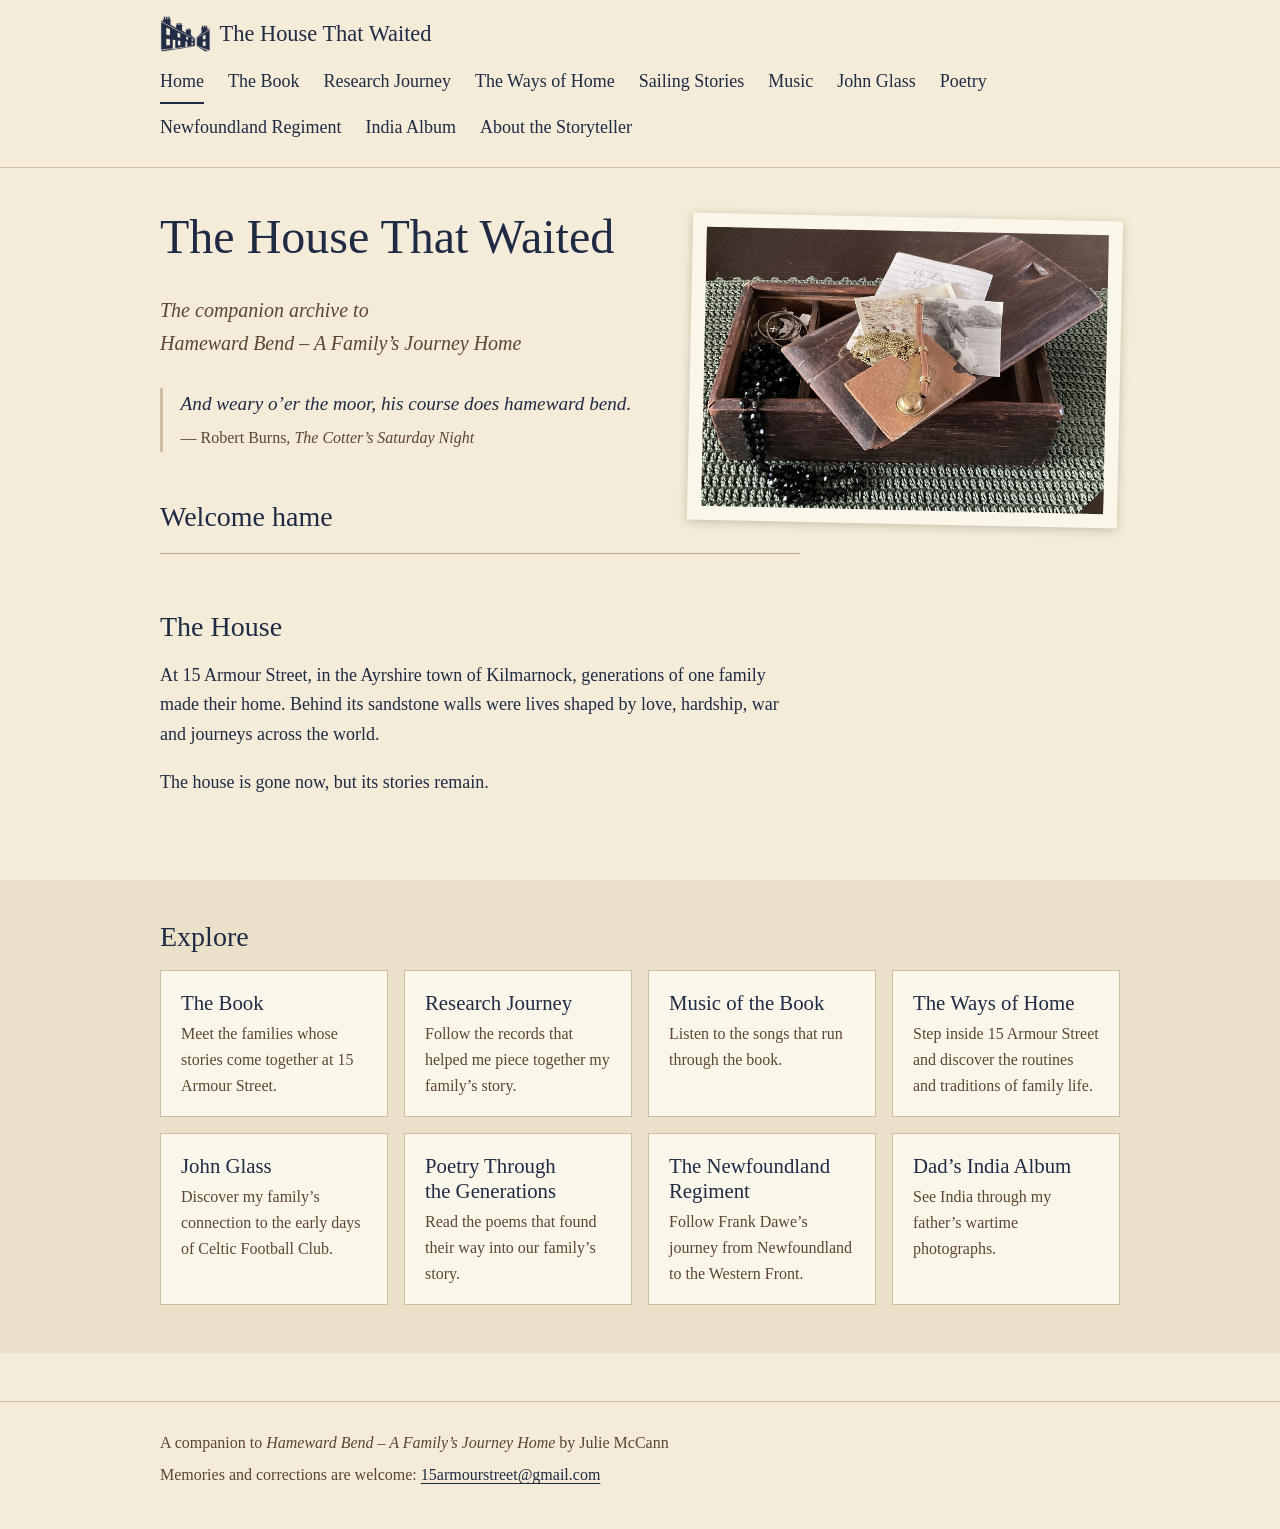
==== commit 5228a0ea: "Pass 25, Tasks 1, 2, 5: Poetry page Lundie/1876 corrections; Home door descriptions; Storyteller clo" ====
--- a/index.html
+++ b/index.html
@@ -78,41 +78,42 @@
     <section class="doors" aria-labelledby="doors-heading">
       <div class="container">
         <h2 id="doors-heading">Explore</h2>
-        <!-- EDIT HERE: the four doors. A live door is a link; a door still being prepared has no link at all.
+        <!-- EDIT HERE: the doors. Each live door is a link with Julie's one-sentence description under it (22 Nov 2026).
+             A door still being prepared has no link at all.
              To switch one on later: replace its <h3> text with <a href="NEW-PAGE/">Title</a>, change the class to
-             "door door-live", and change the status text. -->
+             "door door-live", and put its description in the paragraph. -->
         <ul class="door-grid">
           <li class="door door-live">
             <h3><a href="the-book/">The Book</a></h3>
-            <p class="door-status">Available now</p>
+            <p class="door-status">Meet the families whose stories come together at 15 Armour Street.</p>
           </li>
           <li class="door door-live">
             <h3><a href="research-journey/">Research Journey</a></h3>
-            <p class="door-status">Available now</p>
+            <p class="door-status">Follow the records that helped me piece together my family’s story.</p>
           </li>
           <li class="door door-live">
             <h3><a href="music/">Music of the Book</a></h3>
-            <p class="door-status">Available now</p>
+            <p class="door-status">Listen to the songs that run through the book.</p>
           </li>
           <li class="door door-live">
             <h3><a href="the-ways-of-home/">The Ways of Home</a></h3>
-            <p class="door-status">Available now</p>
+            <p class="door-status">Step inside 15 Armour Street and discover the routines and traditions of family life.</p>
           </li>
           <li class="door door-live">
             <h3><a href="john-glass/">John Glass</a></h3>
-            <p class="door-status">Available now</p>
+            <p class="door-status">Discover my family’s connection to the early days of Celtic Football Club.</p>
           </li>
           <li class="door door-live">
             <h3><a href="poetry/">Poetry Through the Generations</a></h3>
-            <p class="door-status">Available now</p>
+            <p class="door-status">Read the poems that found their way into our family’s story.</p>
           </li>
           <li class="door door-live">
             <h3><a href="newfoundland-regiment/">The Newfoundland Regiment</a></h3>
-            <p class="door-status">Available now</p>
+            <p class="door-status">Follow Frank Dawe’s journey from Newfoundland to the Western Front.</p>
           </li>
           <li class="door door-live">
             <h3><a href="india-album/">Dad’s India Album</a></h3>
-            <p class="door-status">Available now</p>
+            <p class="door-status">See India through my father’s wartime photographs.</p>
           </li>
         </ul>
       </div>
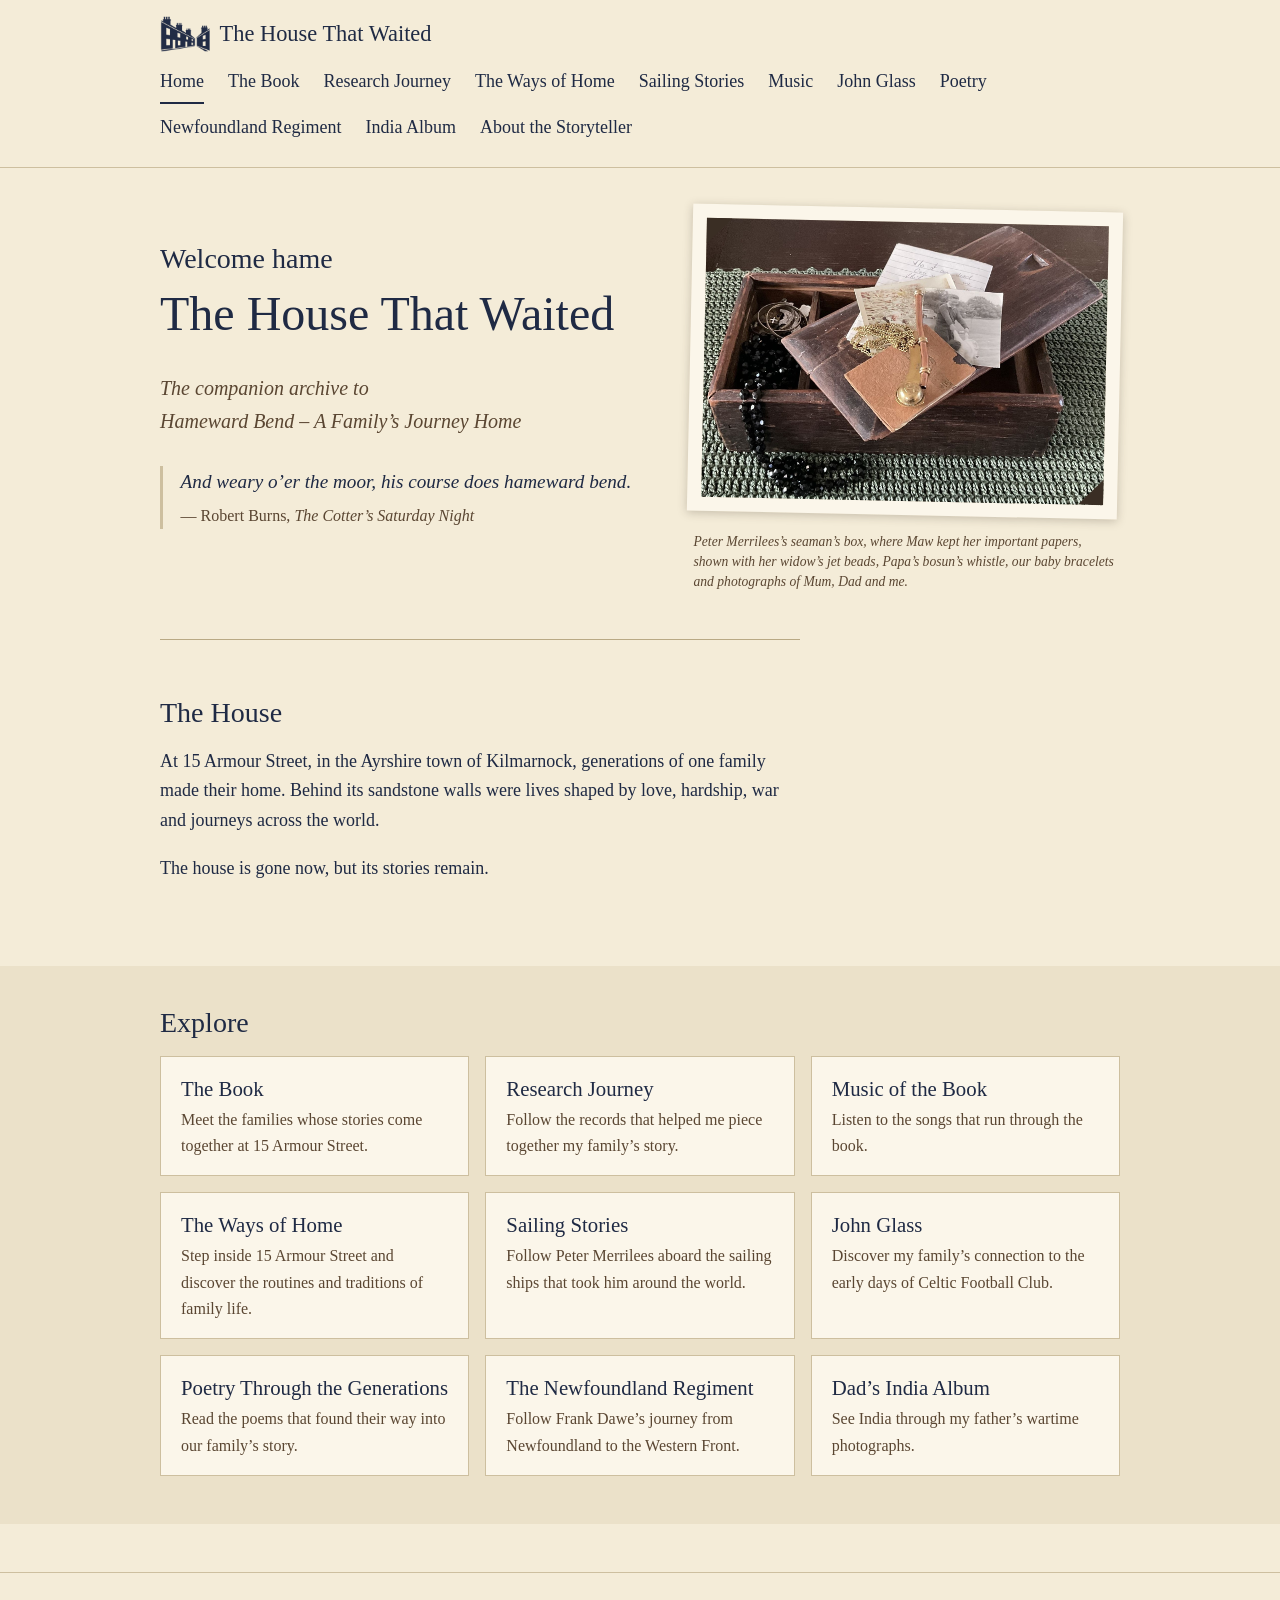
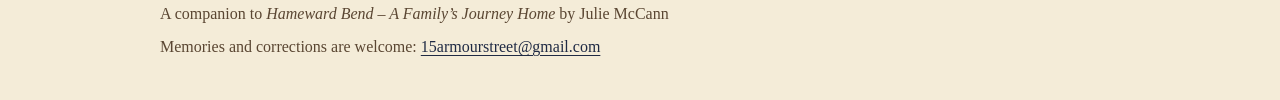
==== commit 4179e452: "Pass 26: Welcome hame above the title; Sailing Stories card, nine-card 3x3 Home grid; hero photo cap" ====
--- a/index.html
+++ b/index.html
@@ -43,6 +43,8 @@
     <section class="hero" aria-labelledby="hero-heading">
       <div class="container hero-inner">
         <div class="hero-text">
+          <!-- EDIT HERE: "Welcome hame" sits above the title at Julie's request (22 Nov 2026). -->
+          <p class="welcome">Welcome hame</p>
           <h1 id="hero-heading">The House That Waited</h1>
           <!-- EDIT HERE: subtitle -->
           <p class="hero-subtitle">The companion archive to <em>Hameward Bend – A Family’s Journey Home</em></p>
@@ -51,8 +53,6 @@
             <blockquote><p>And weary o’er the moor, his course does hameward bend.</p></blockquote>
             <figcaption>&mdash; Robert Burns, <em>The Cotter’s Saturday Night</em></figcaption>
           </figure>
-          <!-- EDIT HERE: welcome heading. Julie's 29 Oct email listed "Welcome hame" second (straight after the title); her 31 Oct mock-up puts it here, after the epigraph. To follow the email instead, move this one block up to sit directly under the h1. -->
-          <h2 class="welcome">Welcome hame</h2>
         </div>
 
         <!-- EDIT HERE: hero photograph (the wooden box). Photo is 1600x1109; alt text describes what is visible. -->
@@ -60,6 +60,7 @@
           <div class="photo-frame photo-frame-img">
             <img src="assets/images/wooden-box-open-lid-hero.jpg" alt="An old dark wooden box with its lid slid partly open, on a green knitted mat. On the lid lie a brass whistle, a small tan notebook, a gold chain, two old photographs and a handwritten note. A string of black beads hangs over the front of the box." width="1600" height="1109">
           </div>
+          <figcaption class="photo-credit"><em>Peter Merrilees’s seaman’s box, where Maw kept her important papers, shown with her widow’s jet beads, Papa’s bosun’s whistle, our baby bracelets and photographs of Mum, Dad and me.</em></figcaption>
         </figure>
       </div>
     </section>
@@ -78,7 +79,7 @@
     <section class="doors" aria-labelledby="doors-heading">
       <div class="container">
         <h2 id="doors-heading">Explore</h2>
-        <!-- EDIT HERE: the doors. Each live door is a link with Julie's one-sentence description under it (22 Nov 2026).
+        <!-- EDIT HERE: the nine doors (three columns on a wide screen). Each live door is a link with Julie's one-sentence description under it (22 Nov 2026).
              A door still being prepared has no link at all.
              To switch one on later: replace its <h3> text with <a href="NEW-PAGE/">Title</a>, change the class to
              "door door-live", and put its description in the paragraph. -->
@@ -98,6 +99,10 @@
           <li class="door door-live">
             <h3><a href="the-ways-of-home/">The Ways of Home</a></h3>
             <p class="door-status">Step inside 15 Armour Street and discover the routines and traditions of family life.</p>
+          </li>
+          <li class="door door-live">
+            <h3><a href="sailing-stories/">Sailing Stories</a></h3>
+            <p class="door-status">Follow Peter Merrilees aboard the sailing ships that took him around the world.</p>
           </li>
           <li class="door door-live">
             <h3><a href="john-glass/">John Glass</a></h3>
--- a/css/styles.css
+++ b/css/styles.css
@@ -162,8 +162,14 @@
 .epigraph p { margin: 0 0 0.35rem; font-style: italic; font-size: 1.2rem; }
 .epigraph figcaption { color: var(--color-text-muted); font-size: 1rem; }
 
-/* Set well apart from the quotation above; no bottom margin so it sits near the divider below */
-.welcome { max-width: 32rem; margin: 3rem 0 0; }
+/* "Welcome hame": a paragraph above the title (same look as the old h2), with a small gap before it */
+.welcome {
+  margin: 0 0 0.6rem;
+  font-family: var(--font-display);
+  font-size: 1.75rem;
+  line-height: 1.2;
+  color: var(--color-heading);
+}
 
 /* Photo frame: parchment mat, photo corners */
 .hero-photo { margin: 0; }
@@ -723,8 +729,8 @@
   h1 { font-size: 3rem; }
 
   .hero-inner { grid-template-columns: 1.1fr 1fr; align-items: center; gap: 3.5rem; }
-  .hero { padding-bottom: 1.25rem; } /* keeps "Welcome hame" close to the divider below it */
   .door-grid { grid-template-columns: repeat(2, 1fr); }
+  .door-grid .door:last-child:nth-child(odd) { grid-column: 1 / -1; } /* ninth card spans both columns: no orphan */
   .book-head-inner { grid-template-columns: 1fr 14rem; align-items: start; gap: 3rem; }
 }
 
@@ -734,7 +740,8 @@
 }
 
 @media (min-width: 64rem) {
-  .door-grid { grid-template-columns: repeat(4, 1fr); }
+  .door-grid { grid-template-columns: repeat(3, 1fr); }
+  .door-grid .door:last-child:nth-child(odd) { grid-column: auto; }
 }
 
 /* ==========================================================================
